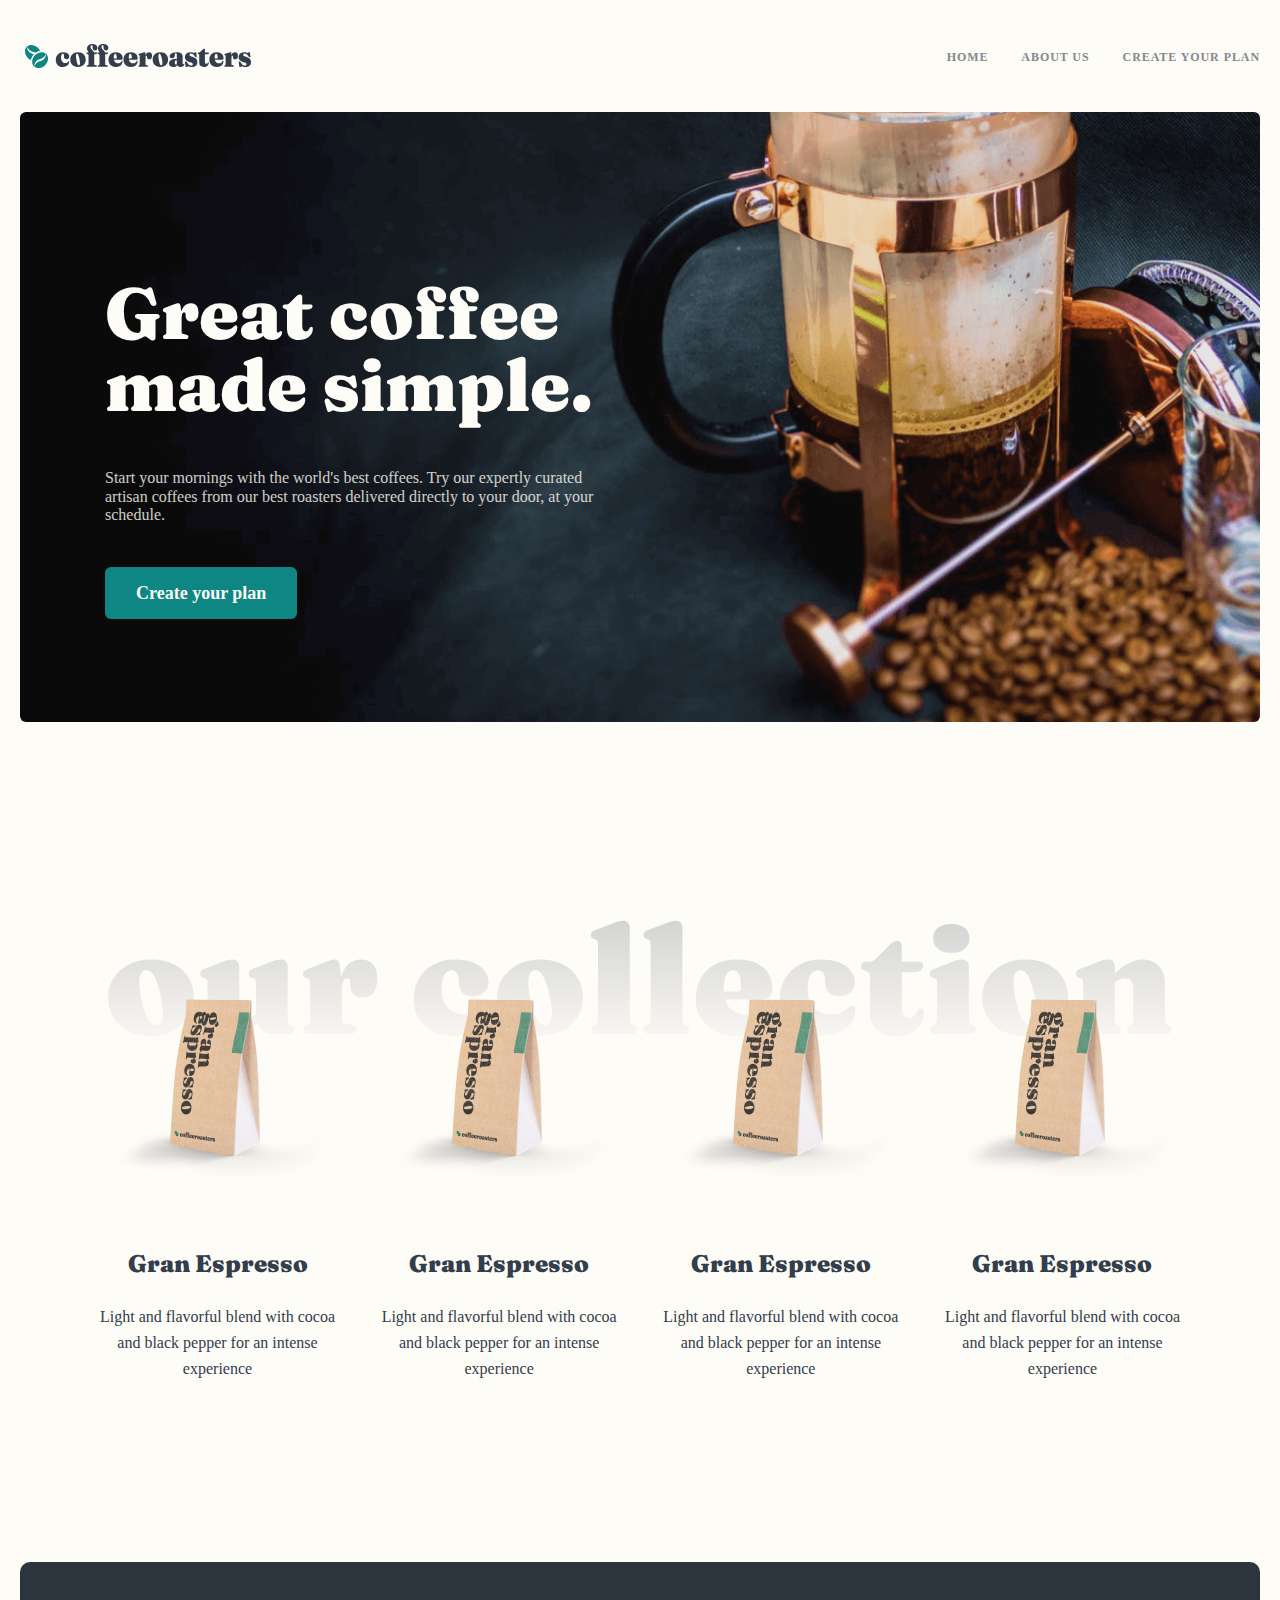
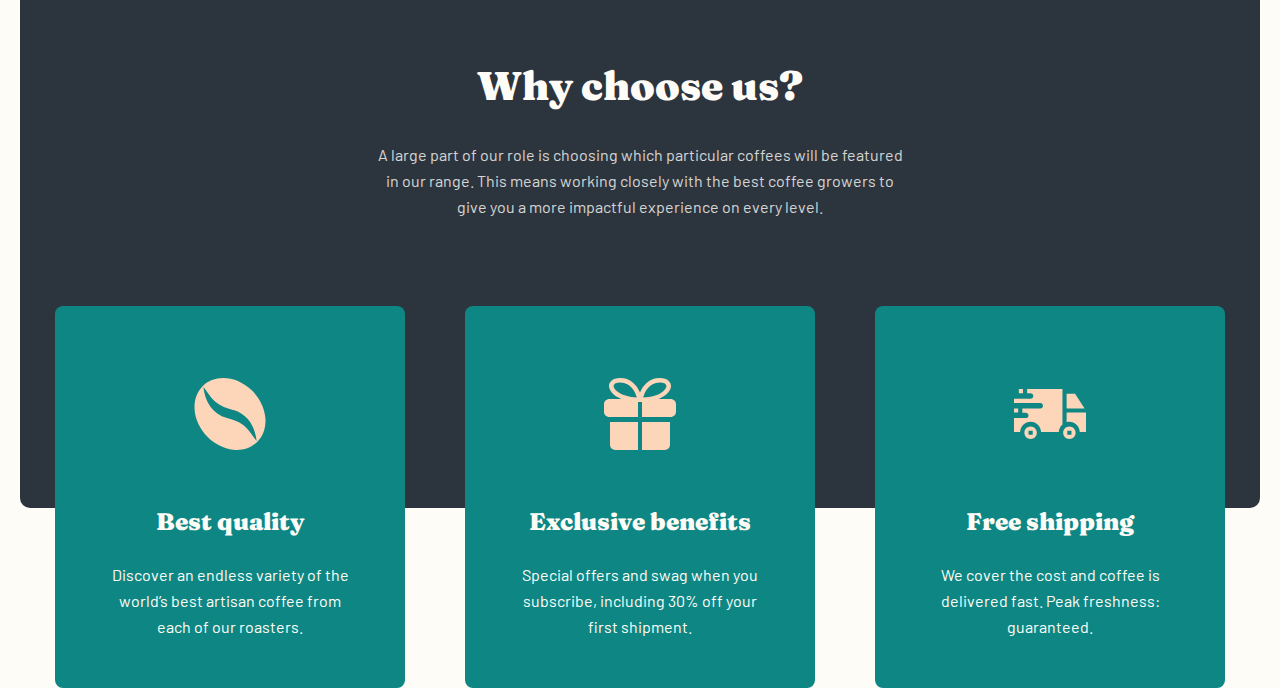
==== index.html @ aac3f022 "responsive" ====
<!DOCTYPE html>
<html lang="en">
<head>
    <meta charset="UTF-8">
    <meta http-equiv="X-UA-Compatible" content="IE=edge">
    <meta name="viewport" content="width=device-width, initial-scale=1.0">
    <link rel="preconnect" href="https://fonts.googleapis.com">
    <link rel="preconnect" href="https://fonts.gstatic.com" crossorigin>
    <link href="https://fonts.googleapis.com/css2?family=Barlow:wght@400;700&family=Fraunces:opsz,wght@9..144,900&display=swap" rel="stylesheet">
    <link rel="stylesheet" href="./css/main.css">
    <title>coffee</title>
</head>
<body>
    <header class="header">
        <div class="container header__container">
            <div class="header__wrapper">
                <a class="header__logo-link" href="index.html">
                    <img class="header__logo-img" src="./img/logo.svg" alt="logo">
                </a>

                <nav class="header__nav">
                        <ul class="header__list">
                            <li class="header__item">
                                <a class="header__nav-link" href="#">
                                    HOME
                                </a>
                            </li>

                            <li class="header__item">
                                <a class="header__nav-link" href="#">
                                    ABOUT US
                                </a>
                            </li>

                            <li class="header__item">
                                <a class="header__nav-link" href="#">
                                    Create your plan
                                </a>
                            </li>
                        </ul>
                </nav>

                <button class="header__btn">
                    <img class="header__icon header__icon--open" src="./img/burger.svg" alt="">
                    <img class="header__icon header__icon--close" src="./img/cross.svg" alt="">
                </button>
            </div>
        </div>
    </header>
    
    <main>
        <section class="hero">
            <div class="container">
                <div class="hero__container">
                    <div class="hero__wrapper">
                        <div class="hero__nothing-wrapper">
                            <h1 class="hero__heading hero-heading--similaritiess">Great coffee made simple.</h1>
                            
                            <p class="hero__text text--similaritiess">Start your mornings with the world's best coffees. Try our expertly curated artisan coffees from our best roasters delivered directly to your door, at your schedule.</p>
                            
                            <a href="./index.html" class="hero__link link--button">Create your plan</a>
                        </div>
                    </div>
                </div>
            </div>
        </section>
       

        <section class="her0"> 
            <div class="container her0__container">
                <div class="her0__wrapper">
                    <ul class="her0__list">
                        <li class="her0__item">
                            <img class="her0__img" src="./img/coffee1.png" alt="" srcset="./img/coffee1.png 1x, ./img/coffee1@2x.png 2x">

                            <div class="her0__inner-wrapper">
                                <h3 class="her0__heading">Gran Espresso</h3>

                                <p class="her0__text">
                                    Light and flavorful blend with cocoa and black pepper for an intense experience
                                </p>
                            </div>
                        </li>
                        <li class="her0__item">
                            <img class="her0__img" src="./img/coffee1.png" alt="" srcset="./img/coffee1.png 1x, ./img/coffee1@2x.png 2x">

                            <div class="her0__inner-wrapper">
                                <h3 class="her0__heading">Gran Espresso</h3>

                                <p class="her0__text">
                                    Light and flavorful blend with cocoa and black pepper for an intense experience
                                </p>
                            </div>
                        </li>
                        <li class="her0__item">
                            <img class="her0__img" src="./img/coffee1.png" alt="" srcset="./img/coffee1.png 1x, ./img/coffee1@2x.png 2x">

                            <div class="her0__inner-wrapper">
                                <h3 class="her0__heading">Gran Espresso</h3>

                                <p class="her0__text">
                                    Light and flavorful blend with cocoa and black pepper for an intense experience
                                </p>
                            </div>
                        </li>
                        <li class="her0__item">
                            <img class="her0__img" src="./img/coffee1.png" alt="" srcset="./img/coffee1.png 1x, ./img/coffee1@2x.png 2x">

                            <div class="her0__inner-wrapper">
                                <h3 class="her0__heading">Gran Espresso</h3>

                                <p class="her0__text">
                                    Light and flavorful blend with cocoa and black pepper for an intense experience
                                </p>
                            </div>
                        </li>
                    </ul>
                </div>
            </div>
        </section>  
        
       
        
        <section>
            <div class="container">
                <div class="why__wrapper">
                    <div class="text__wrapper">
                        <h2 class="why__heading">Why choose us?</h2>
                        
                        <p class="why__text ">A large part of our role is choosing which particular coffees will be featured in our range. This means working closely with the best coffee growers to give you a more impactful experience on every level.</p>
                    </div>
                    
                    <ul class="why__list">
                        <li class="why__items">
                            <div class="shape">
                                <img src="./img/Shape.svg" alt="coffee" class="why__images" width="72" height="72">
                                <div class="why__media">
                                <h3 class="items__heading">Best quality</h3>
                                <p class="combined">Discover an endless variety of the world’s best artisan coffee from each of our roasters.</p>
                            </div>
                            </div>
                        </li>
                        
                        <li class="why__items">
                            <div class="shape">
                                <img src="./img/Combined.svg" alt="coffee" class="why__images" width="72" height="72">
                                <div class="why__media">
                                <h3 class="items__heading">Exclusive benefits</h3>
                                <p class="combined">Special offers and swag when you subscribe, including 30% off your first shipment.</p>
                            </div>
                            </div>
                        </li>
                        
                        <li class="why__items">
                            <div class="shape">
                                <img src="./img/Combined_Shape.svg" alt="coffee" class="why__images" width="72" height="72">
                                <div class="why__media">
                                <h3 class="items__heading">Free shipping</h3>
                                <p class="combined">We cover the cost and coffee is delivered fast. Peak freshness: guaranteed.</p>
                            </div>
                            </div>
                        </li>
                    </ul>
                </div>
            </div>
        </section>
    
        
    </main>
    


    <div class="modal modal--open"></div>

    <script src="./js/main.js"></script>
</body>
</html>
---- css/main.css ----
@font-face {
  font-family: 'Fraunces 9pt';
  font-style: normal;
  font-weight: 900;
  src: url("../fonts/fraunces-v24-latin-900.woff2") format("woff2"), url("../fonts/fraunces-v24-latin-900.woff") format("woff");
}

@font-face {
  font-family: 'Barlow';
  font-style: normal;
  font-weight: 400;
  src: url("../fonts/barlow-v12-latin-regular.woff2") format("woff2"), url("../fonts/barlow-v12-latin-regular.woff") format("woff");
}

* {
  -webkit-box-sizing: border-box;
          box-sizing: border-box;
}

body {
  font-size: 16px;
  margin: 0;
  padding: 0;
  background-color: #FEFCF7;
}

img {
  vertical-align: middle;
}

ul, ol {
  margin: 0;
  padding: 0;
  list-style-type: none;
}

h1, h2, h3, h4, h5, h6, p {
  margin: 0;
}

a {
  text-decoration: none;
}

body {
  font-size: 16px;
  margin: 0;
  padding: 0;
  background-color: #FEFCF7;
}

.container {
  max-width: 1320px;
  margin: 0 auto;
  padding-right: 20px;
  padding-left: 20px;
}

.header {
  padding: 43px 0;
}

@media only screen and (max-width: 800px) {
  .header__container {
    padding: 0 40px;
  }
}

@media only screen and (max-width: 600px) {
  .header__container {
    padding: 0 24px;
  }
}

.header__wrapper {
  display: -webkit-box;
  display: -ms-flexbox;
  display: flex;
  -webkit-box-align: center;
      -ms-flex-align: center;
          align-items: center;
  -webkit-box-pack: justify;
      -ms-flex-pack: justify;
          justify-content: space-between;
}

.header__logo-img {
  width: 236px;
  height: 26px;
  -o-object-fit: contain;
     object-fit: contain;
}

@media only screen and (max-width: 400px) {
  .header__logo-img {
    width: 163px;
    height: 18px;
  }
}

.header__list {
  display: -webkit-box;
  display: -ms-flexbox;
  display: flex;
  -webkit-box-align: center;
      -ms-flex-align: center;
          align-items: center;
}

.header__item + .header__item {
  margin-left: 33px;
}

.header__nav-link {
  text-transform: uppercase;
  font-weight: 700;
  font-size: 12px;
  line-height: 15px;
  /* identical to box height, or 125% */
  letter-spacing: 0.923077px;
  text-transform: uppercase;
  color: #83888F;
}

.header__nav-link:hover {
  color: #333D4B;
}

.header__btn {
  border: none;
  outline: none;
  background: none;
  cursor: pointer;
  display: none;
}

.header__icon {
  width: 16px;
  height: 15px;
  -o-object-fit: contain;
     object-fit: contain;
}

.header__icon--close {
  display: none;
}

.header--open .header__nav {
  display: inline-block;
}

.header--open .header__icon--open {
  display: none;
}

.header--open .header__icon--close {
  display: inline-block;
}

@media only screen and (max-width: 600px) {
  .header {
    position: relative;
  }
  .header__nav {
    display: none;
    position: absolute;
    top: 100%;
    left: 0;
    width: 100%;
    height: calc(100vh - 113px);
    background: -webkit-gradient(linear, left top, left bottom, from(white), color-stop(55.94%, rgba(254, 252, 247, 0.829)));
    background: linear-gradient(180deg, white 0%, rgba(254, 252, 247, 0.829) 55.94%);
  }
  .header__list {
    -webkit-box-orient: vertical;
    -webkit-box-direction: normal;
        -ms-flex-direction: column;
            flex-direction: column;
    padding-top: 40px;
  }
  .header__item + .header__item {
    margin: 0;
    margin-top: 32px;
  }
  .header__nav-link {
    font-family: 'Fraunces';
    font-weight: 900;
    font-size: 24px;
    line-height: 32px;
    text-align: center;
    color: #333D4B;
  }
  .header__btn {
    display: -webkit-box;
    display: -ms-flexbox;
    display: flex;
    -webkit-box-align: center;
        -ms-flex-align: center;
            align-items: center;
    -webkit-box-pack: center;
        -ms-flex-pack: center;
            justify-content: center;
  }
}

/*! normalize.css v8.0.1 | MIT License | github.com/necolas/normalize.css */
/* Document
   ========================================================================== */
/**
 * 1. Correct the line height in all browsers.
 * 2. Prevent adjustments of font size after orientation changes in iOS.
 */
html {
  line-height: 1.15;
  /* 1 */
  -webkit-text-size-adjust: 100%;
  /* 2 */
}

/* Sections
   ========================================================================== */
/**
 * Remove the margin in all browsers.
 */
body {
  margin: 0;
}

/**
 * Render the `main` element consistently in IE.
 */
main {
  display: block;
}

/**
 * Correct the font size and margin on `h1` elements within `section` and
 * `article` contexts in Chrome, Firefox, and Safari.
 */
h1 {
  font-size: 2em;
  margin: 0.67em 0;
}

/* Grouping content
   ========================================================================== */
/**
 * 1. Add the correct box sizing in Firefox.
 * 2. Show the overflow in Edge and IE.
 */
hr {
  -webkit-box-sizing: content-box;
          box-sizing: content-box;
  /* 1 */
  height: 0;
  /* 1 */
  overflow: visible;
  /* 2 */
}

/**
 * 1. Correct the inheritance and scaling of font size in all browsers.
 * 2. Correct the odd `em` font sizing in all browsers.
 */
pre {
  font-family: monospace, monospace;
  /* 1 */
  font-size: 1em;
  /* 2 */
}

/* Text-level semantics
   ========================================================================== */
/**
 * Remove the gray background on active links in IE 10.
 */
a {
  background-color: transparent;
}

/**
 * 1. Remove the bottom border in Chrome 57-
 * 2. Add the correct text decoration in Chrome, Edge, IE, Opera, and Safari.
 */
abbr[title] {
  border-bottom: none;
  /* 1 */
  text-decoration: underline;
  /* 2 */
  -webkit-text-decoration: underline dotted;
          text-decoration: underline dotted;
  /* 2 */
}

/**
 * Add the correct font weight in Chrome, Edge, and Safari.
 */
b,
strong {
  font-weight: bolder;
}

/**
 * 1. Correct the inheritance and scaling of font size in all browsers.
 * 2. Correct the odd `em` font sizing in all browsers.
 */
code,
kbd,
samp {
  font-family: monospace, monospace;
  /* 1 */
  font-size: 1em;
  /* 2 */
}

/**
 * Add the correct font size in all browsers.
 */
small {
  font-size: 80%;
}

/**
 * Prevent `sub` and `sup` elements from affecting the line height in
 * all browsers.
 */
sub,
sup {
  font-size: 75%;
  line-height: 0;
  position: relative;
  vertical-align: baseline;
}

sub {
  bottom: -0.25em;
}

sup {
  top: -0.5em;
}

/* Embedded content
   ========================================================================== */
/**
 * Remove the border on images inside links in IE 10.
 */
img {
  border-style: none;
}

/* Forms
   ========================================================================== */
/**
 * 1. Change the font styles in all browsers.
 * 2. Remove the margin in Firefox and Safari.
 */
button,
input,
optgroup,
select,
textarea {
  font-family: inherit;
  /* 1 */
  font-size: 100%;
  /* 1 */
  line-height: 1.15;
  /* 1 */
  margin: 0;
  /* 2 */
}

/**
 * Show the overflow in IE.
 * 1. Show the overflow in Edge.
 */
button,
input {
  /* 1 */
  overflow: visible;
}

/**
 * Remove the inheritance of text transform in Edge, Firefox, and IE.
 * 1. Remove the inheritance of text transform in Firefox.
 */
button,
select {
  /* 1 */
  text-transform: none;
}

/**
 * Correct the inability to style clickable types in iOS and Safari.
 */
button,
[type="button"],
[type="reset"],
[type="submit"] {
  -webkit-appearance: button;
}

/**
 * Remove the inner border and padding in Firefox.
 */
button::-moz-focus-inner,
[type="button"]::-moz-focus-inner,
[type="reset"]::-moz-focus-inner,
[type="submit"]::-moz-focus-inner {
  border-style: none;
  padding: 0;
}

/**
 * Restore the focus styles unset by the previous rule.
 */
button:-moz-focusring,
[type="button"]:-moz-focusring,
[type="reset"]:-moz-focusring,
[type="submit"]:-moz-focusring {
  outline: 1px dotted ButtonText;
}

/**
 * Correct the padding in Firefox.
 */
fieldset {
  padding: 0.35em 0.75em 0.625em;
}

/**
 * 1. Correct the text wrapping in Edge and IE.
 * 2. Correct the color inheritance from `fieldset` elements in IE.
 * 3. Remove the padding so developers are not caught out when they zero out
 *    `fieldset` elements in all browsers.
 */
legend {
  -webkit-box-sizing: border-box;
          box-sizing: border-box;
  /* 1 */
  color: inherit;
  /* 2 */
  display: table;
  /* 1 */
  max-width: 100%;
  /* 1 */
  padding: 0;
  /* 3 */
  white-space: normal;
  /* 1 */
}

/**
 * Add the correct vertical alignment in Chrome, Firefox, and Opera.
 */
progress {
  vertical-align: baseline;
}

/**
 * Remove the default vertical scrollbar in IE 10+.
 */
textarea {
  overflow: auto;
}

/**
 * 1. Add the correct box sizing in IE 10.
 * 2. Remove the padding in IE 10.
 */
[type="checkbox"],
[type="radio"] {
  -webkit-box-sizing: border-box;
          box-sizing: border-box;
  /* 1 */
  padding: 0;
  /* 2 */
}

/**
 * Correct the cursor style of increment and decrement buttons in Chrome.
 */
[type="number"]::-webkit-inner-spin-button,
[type="number"]::-webkit-outer-spin-button {
  height: auto;
}

/**
 * 1. Correct the odd appearance in Chrome and Safari.
 * 2. Correct the outline style in Safari.
 */
[type="search"] {
  -webkit-appearance: textfield;
  /* 1 */
  outline-offset: -2px;
  /* 2 */
}

/**
 * Remove the inner padding in Chrome and Safari on macOS.
 */
[type="search"]::-webkit-search-decoration {
  -webkit-appearance: none;
}

/**
 * 1. Correct the inability to style clickable types in iOS and Safari.
 * 2. Change font properties to `inherit` in Safari.
 */
::-webkit-file-upload-button {
  -webkit-appearance: button;
  /* 1 */
  font: inherit;
  /* 2 */
}

/* Interactive
   ========================================================================== */
/*
 * Add the correct display in Edge, IE 10+, and Firefox.
 */
details {
  display: block;
}

/*
 * Add the correct display in all browsers.
 */
summary {
  display: list-item;
}

/* Misc
   ========================================================================== */
/**
 * Add the correct display in IE 10+.
 */
template {
  display: none;
}

/**
 * Add the correct display in IE 10.
 */
[hidden] {
  display: none;
}

.heading--similarities {
  font-weight: 900;
  font-size: 40px;
  line-height: 48px;
}

.heading-nd-similarities {
  font-size: 24px;
  line-height: 32px;
}

.nav-list {
  display: -webkit-box;
  display: -ms-flexbox;
  display: flex;
  -webkit-box-align: center;
      -ms-flex-align: center;
          align-items: center;
}

.nav-items:not(:last-child) {
  margin-right: 33px;
}

.nav-link {
  font-family: 'Barlow';
  font-style: normal;
  font-weight: 700;
  font-size: 12px;
  line-height: 15px;
  letter-spacing: 0.923077px;
  text-transform: uppercase;
  color: #83888F;
}

.link--button {
  font-style: normal;
  font-weight: 900;
  font-size: 18px;
  line-height: 25px;
  text-align: center;
  color: #FEFCF7;
  padding: 16px 31px;
  background: #0E8784;
  border-radius: 6px;
}

.link--button:hover {
  background-color: #66D2CF;
}

.link--button:active {
  background-color: #E2DEDB;
}

.footer--similarities {
  display: -webkit-box;
  display: -ms-flexbox;
  display: flex;
  -webkit-box-align: center;
      -ms-flex-align: center;
          align-items: center;
}

.something--tricky {
  display: -webkit-box;
  display: -ms-flexbox;
  display: flex;
  -webkit-box-pack: justify;
      -ms-flex-pack: justify;
          justify-content: space-between;
  padding: 0 85px;
}

.twrapper--tricky {
  max-width: 540px;
}

.heading--alone {
  margin-top: 90px;
  margin-bottom: 32px;
}

.visually-hidden {
  position: absolute;
  width: 1px;
  height: 1px;
  margin: -1px;
  padding: 0;
  overflow: hidden;
  border: 0;
  clip: rect(0 0 0 0);
}

.container {
  max-width: 1320px;
  margin-left: auto;
  margin-right: auto;
  padding-left: 20px;
  padding-right: 20px;
}

.header {
  padding: 43px 0;
}

@media only screen and (max-width: 800px) {
  .header__container {
    padding: 0 40px;
  }
}

@media only screen and (max-width: 600px) {
  .header__container {
    padding: 0 24px;
  }
}

.header__wrapper {
  display: -webkit-box;
  display: -ms-flexbox;
  display: flex;
  -webkit-box-align: center;
      -ms-flex-align: center;
          align-items: center;
  -webkit-box-pack: justify;
      -ms-flex-pack: justify;
          justify-content: space-between;
}

.header__logo-img {
  width: 236px;
  height: 26px;
  -o-object-fit: contain;
     object-fit: contain;
}

@media only screen and (max-width: 400px) {
  .header__logo-img {
    width: 163px;
    height: 18px;
  }
}

.header__list {
  display: -webkit-box;
  display: -ms-flexbox;
  display: flex;
  -webkit-box-align: center;
      -ms-flex-align: center;
          align-items: center;
}

.header__item + .header__item {
  margin-left: 33px;
}

.header__nav-link {
  text-transform: uppercase;
  font-weight: 700;
  font-size: 12px;
  line-height: 15px;
  /* identical to box height, or 125% */
  letter-spacing: 0.923077px;
  text-transform: uppercase;
  color: #83888F;
}

.header__nav-link:hover {
  color: #333D4B;
}

.header__btn {
  border: none;
  outline: none;
  background: none;
  cursor: pointer;
  display: none;
}

.header__icon {
  width: 16px;
  height: 15px;
  -o-object-fit: contain;
     object-fit: contain;
}

.header__icon--close {
  display: none;
}

.header--open .header__nav {
  display: inline-block;
}

.header--open .header__icon--open {
  display: none;
}

.header--open .header__icon--close {
  display: inline-block;
}

@media only screen and (max-width: 600px) {
  .header {
    position: relative;
  }
  .header__nav {
    display: none;
    position: absolute;
    top: 100%;
    left: 0;
    width: 100%;
    height: calc(100vh - 113px);
    background: -webkit-gradient(linear, left top, left bottom, from(white), color-stop(55.94%, rgba(254, 252, 247, 0.507)));
    background: linear-gradient(180deg, white 0%, rgba(254, 252, 247, 0.507) 55.94%);
  }
  .header__list {
    -webkit-box-orient: vertical;
    -webkit-box-direction: normal;
        -ms-flex-direction: column;
            flex-direction: column;
    padding-top: 40px;
  }
  .header__item + .header__item {
    margin: 0;
    margin-top: 32px;
  }
  .header__nav-link {
    font-family: 'Fraunces';
    font-weight: 900;
    font-size: 24px;
    line-height: 32px;
    text-align: center;
    color: #333D4B;
  }
  .header__btn {
    display: -webkit-box;
    display: -ms-flexbox;
    display: flex;
    -webkit-box-align: center;
        -ms-flex-align: center;
            align-items: center;
    -webkit-box-pack: center;
        -ms-flex-pack: center;
            justify-content: center;
  }
}

.footer {
  width: 1280px;
  margin: 0 auto;
  background: #2C343E;
  height: 120px;
  margin-top: 320px;
}

.container__footer {
  display: -webkit-box;
  display: -ms-flexbox;
  display: flex;
  -webkit-box-pack: justify;
      -ms-flex-pack: justify;
          justify-content: space-between;
  -webkit-box-align: center;
      -ms-flex-align: center;
          align-items: center;
  position: absolute;
  margin-top: 47px;
  margin-bottom: 47px;
}

.logo__footer {
  margin-left: 85px;
}

.footer__list {
  display: -webkit-box;
  display: -ms-flexbox;
  display: flex;
  -webkit-box-align: center;
      -ms-flex-align: center;
          align-items: center;
  margin-left: 103px;
}

.heade__link-right {
  margin-right: 24px;
}

.footer__right {
  margin-left: 350px;
}

.header__link {
  margin: 0;
}

.header__list {
  display: -webkit-box;
  display: -ms-flexbox;
  display: flex;
  -webkit-box-align: center;
      -ms-flex-align: center;
          align-items: center;
}

.list__item:not(:last-child) {
  margin-right: 33px;
}

.item__link {
  font-family: 'Barlow';
  font-style: normal;
  font-weight: 700;
  font-size: 12px;
  line-height: 15px;
  letter-spacing: 0.923077px;
  text-transform: uppercase;
  color: #83888F;
}

.hero {
  margin-bottom: 136px;
}

.hero__container {
  background-image: url(../../img/background_hero.png);
  background-size: cover;
  background-position: center;
  background-repeat: no-repeat;
  border-radius: 6px;
}

.hero__wrapper {
  display: -webkit-box;
  display: -ms-flexbox;
  display: flex;
  -webkit-box-orient: vertical;
  -webkit-box-direction: normal;
      -ms-flex-direction: column;
          flex-direction: column;
  max-width: 493px;
  margin-left: 85px;
}

.hero__nothing-wrapper {
  margin-top: 117px;
  margin-bottom: 116px;
}

.hero__text {
  color: #FEFCF7;
  mix-blend-mode: normal;
  opacity: 0.8;
  margin-bottom: 56px;
}

.hero__heading {
  font-family: 'Fraunces 9pt';
  font-style: normal;
  font-weight: 900;
  font-size: 72px;
  line-height: 72px;
  color: #FEFCF7;
}

.hero .hero-heading--similarities {
  font-size: 72px;
  line-height: 72px;
  color: #FEFCF7;
  margin-bottom: 32px;
}

.hero .text--similarities {
  font-family: 'Barlow';
  font-style: normal;
  font-weight: 400;
  font-size: 16px;
  line-height: 26px;
}

@media only screen and (max-width: 900px) {
  .container {
    padding-right: 40px;
    padding-left: 40px;
  }
  .hero__nothing-wrapper {
    max-width: 398px;
    margin: 104px 0;
  }
  .hero__wrapper {
    margin-left: 58px;
  }
  .hero__text {
    color: #FEFCF7;
    mix-blend-mode: normal;
    opacity: 0.8;
    margin-bottom: 56px;
  }
  .hero__heading {
    font-size: 48px;
    line-height: 48px;
  }
}

@media only screen and (max-width: 500px) {
  .container {
    padding-right: 24px;
    padding-left: 24px;
  }
  .hero__nothing-wrapper {
    display: -webkit-box;
    display: -ms-flexbox;
    display: flex;
    -webkit-box-orient: vertical;
    -webkit-box-direction: normal;
        -ms-flex-direction: column;
            flex-direction: column;
    -webkit-box-align: center;
        -ms-flex-align: center;
            align-items: center;
    max-width: 327px;
    height: 500px;
    margin: 90px 0;
  }
  .hero__wrapper {
    margin-left: 46px;
  }
  .hero__text {
    color: #FEFCF7;
    mix-blend-mode: normal;
    opacity: 0.8;
    font-family: 'Barlow';
    font-style: normal;
    font-weight: 400;
    font-size: 16px;
    line-height: 26px;
    text-align: center;
  }
  .hero__heading {
    font-family: 'Fraunces 9pt';
    font-style: normal;
    font-weight: 900;
    text-align: center;
    font-size: 40px;
    line-height: 40px;
    color: #FEFCF7;
    margin-bottom: 32px;
    margin-top: 100px;
  }
  .hero__link {
    font-family: 'Fraunces 9pt';
    font-style: normal;
    font-weight: 900;
  }
  .hero-heading--similarities {
    font-size: 40px;
    line-height: 40px;
    color: #FEFCF7;
    margin-bottom: 32px;
  }
  .text--similarities {
    font-family: 'Barlow';
    font-style: normal;
    font-weight: 400;
    font-size: 16px;
    line-height: 26px;
  }
}

.hero-heading--similarities {
  font-size: 72px;
  line-height: 72px;
  color: #FEFCF7;
  margin-bottom: 32px;
}

.text--similarities {
  font-family: 'Barlow';
  font-style: normal;
  font-weight: 400;
  font-size: 16px;
  line-height: 26px;
}

.link-button {
  font-style: normal;
  font-weight: 900;
  font-size: 18px;
  line-height: 25px;
  text-align: center;
  color: #FEFCF7;
  padding: 16px 31px;
  background: #0E8784;
  border-radius: 6px;
}

.link--button:hover {
  background-color: #66D2CF;
}

.link--button:active {
  background-color: #E2DEDB;
}

.collaction {
  background-image: url(./../img/collaction.png);
  background-repeat: no-repeat;
  background-position: calc(50% - -1px) calc(50% - 164px);
  margin-bottom: 200px;
}

.collaction__wrapper {
  padding-top: 126px;
}

.container__list {
  display: -webkit-box;
  display: -ms-flexbox;
  display: flex;
  -webkit-box-pack: center;
      -ms-flex-pack: center;
          justify-content: center;
  -ms-flex-wrap: wrap;
      flex-wrap: wrap;
}

.container__items {
  width: 255px;
}

.collection__items:not(:last-child) {
  margin-right: 30px;
}

.collection__images {
  width: 255px;
  height: 193px;
  margin-bottom: 71px;
}

.container__heading {
  font-family: 'Fraunces 9pt';
  font-style: normal;
  font-weight: 900;
  font-size: 24px;
  line-height: 32px;
  text-align: center;
  color: #333D4B;
  margin-bottom: 24px;
}

.container__text {
  font-family: 'Barlow';
  font-style: normal;
  font-weight: 400;
  font-size: 16px;
  line-height: 26px;
  text-align: center;
  color: #333D4B;
}

.her0__container {
  max-width: 1150px;
}

.her0__wrapper {
  background-image: url("./../img/bg.svg");
  background-repeat: no-repeat;
  background-size: contain;
  background-position: top;
  padding-top: 126px;
  margin-bottom: 180px;
}

.her0__list {
  display: -webkit-box;
  display: -ms-flexbox;
  display: flex;
  -webkit-box-pack: justify;
      -ms-flex-pack: justify;
          justify-content: space-between;
  -ms-flex-wrap: wrap;
      flex-wrap: wrap;
}

.her0__item {
  max-width: 255px;
  margin: 0 5px;
}

.her0__img {
  margin-bottom: 71px;
}

.her0__inner-wrapper {
  display: -webkit-box;
  display: -ms-flexbox;
  display: flex;
  -webkit-box-orient: vertical;
  -webkit-box-direction: normal;
      -ms-flex-direction: column;
          flex-direction: column;
  -webkit-box-align: center;
      -ms-flex-align: center;
          align-items: center;
  text-align: center;
}

.her0__heading {
  font-family: 'Fraunces';
  font-weight: 900;
  font-size: 24px;
  line-height: 32px;
  color: #333D4B;
  margin-bottom: 24px;
}

.her0__text {
  line-height: 26px;
  text-align: center;
  color: #333D4B;
}

@media only screen and (max-width: 1100px) {
  .her0__container {
    max-width: 1150px;
  }
  .her0__list {
    -webkit-box-orient: vertical;
    -webkit-box-direction: normal;
        -ms-flex-direction: column;
            flex-direction: column;
    width: 100%;
  }
  .her0__item {
    display: -webkit-box;
    display: -ms-flexbox;
    display: flex;
    max-width: 100%;
    -webkit-box-align: center;
        -ms-flex-align: center;
            align-items: center;
    -webkit-box-pack: justify;
        -ms-flex-pack: justify;
            justify-content: space-between;
  }
  .her0__item + .her0__item {
    margin-top: 32px;
  }
  .her0__img {
    margin: 0;
  }
  .her0__inner-wrapper {
    -webkit-box-align: start;
        -ms-flex-align: start;
            align-items: flex-start;
  }
  .her0__heading {
    font-family: 'Fraunces';
    font-weight: 900;
    font-size: 24px;
    line-height: 32px;
    color: #333D4B;
    margin-bottom: 24px;
  }
  .her0__text {
    text-align: left;
  }
}

@media only screen and (max-width: 500px) {
  .her0__container {
    max-width: 1150px;
  }
  .her0__list {
    width: 100%;
  }
  .her0__item {
    -webkit-box-orient: vertical;
    -webkit-box-direction: normal;
        -ms-flex-direction: column;
            flex-direction: column;
  }
  .her0__item + .her0__item {
    margin-top: 32px;
  }
  .her0__img {
    margin: 0;
  }
  .her0__inner-wrapper {
    -webkit-box-align: center;
        -ms-flex-align: center;
            align-items: center;
    max-width: 282px;
  }
  .her0__heading {
    font-family: 'Fraunces';
    font-weight: 900;
    font-size: 24px;
    line-height: 32px;
    color: #333D4B;
    margin-bottom: 24px;
  }
  .her0__text {
    text-align: center;
  }
}

.why__wrapper {
  display: -webkit-box;
  display: -ms-flexbox;
  display: flex;
  -webkit-box-orient: vertical;
  -webkit-box-direction: normal;
      -ms-flex-direction: column;
          flex-direction: column;
  -webkit-box-align: center;
      -ms-flex-align: center;
          align-items: center;
  background: #2C343E;
  border-radius: 10px;
  height: 546px;
}

.text__wrapper {
  width: 540px;
}

.why__heading {
  font-family: 'Fraunces 9pt';
  font-style: normal;
  font-weight: 900;
  font-size: 40px;
  line-height: 48px;
  text-align: center;
  color: #FEFCF7;
  margin-top: 100px;
  margin-bottom: 32px;
}

.why__text {
  opacity: 0.8;
  margin-bottom: 86px;
  font-family: 'Barlow';
  font-style: normal;
  font-weight: 400;
  font-size: 16px;
  line-height: 26px;
  /* or 162% */
  text-align: center;
  color: #FEFCF7;
  mix-blend-mode: normal;
  opacity: 0.8;
}

.combined {
  font-family: 'Barlow';
  font-style: normal;
  font-weight: 400;
  font-size: 16px;
  line-height: 26px;
  text-align: center;
  color: #FEFCF7;
  mix-blend-mode: normal;
}

.why__list {
  margin-bottom: 72px;
  display: -webkit-box;
  display: -ms-flexbox;
  display: flex;
  -webkit-box-align: center;
      -ms-flex-align: center;
          align-items: center;
  bottom: 0;
  -webkit-transform: translate(0, 0);
          transform: translate(0, 0);
}

.why__items {
  margin-left: 30px;
  margin-right: 30px;
  width: 350px;
  background: #0E8784;
  border-radius: 8px;
}

.shape {
  display: -webkit-box;
  display: -ms-flexbox;
  display: flex;
  -webkit-box-orient: vertical;
  -webkit-box-direction: normal;
      -ms-flex-direction: column;
          flex-direction: column;
  -webkit-box-align: center;
      -ms-flex-align: center;
          align-items: center;
  padding: 72px 48px 48px 48px;
}

.why__images {
  width: 72px;
  height: 72px;
  margin-bottom: 56px;
}

.items__heading {
  font-family: 'Fraunces 9pt';
  font-style: normal;
  font-weight: 900;
  font-size: 24px;
  line-height: 32px;
  text-align: center;
  color: #FEFCF7;
  margin-bottom: 24px;
}

@media only screen and (max-width: 800px) {
  .container {
    max-width: 800px;
  }
  .why__wrapper {
    display: -webkit-box;
    display: -ms-flexbox;
    display: flex;
    -webkit-box-orient: vertical;
    -webkit-box-direction: normal;
        -ms-flex-direction: column;
            flex-direction: column;
    -webkit-box-align: center;
        -ms-flex-align: center;
            align-items: center;
    background: #2C343E;
    border-radius: 10px;
    width: 688px;
    height: 573px;
  }
  .text__wrapper {
    width: 540px;
    height: 149px;
  }
  .why__heading {
    font-family: 'Fraunces 9pt';
    font-style: normal;
    font-weight: 900;
    font-size: 32px;
    line-height: 48px;
    /* identical to box height, or 150% */
    text-align: center;
    color: #FEFCF7;
    text-align: center;
    color: #FEFCF7;
    margin-top: 100px;
    margin-bottom: 32px;
  }
  .why__text {
    font-family: 'Barlow';
    font-style: normal;
    font-weight: 400;
    font-size: 15px;
    line-height: 25px;
    /* or 167% */
    text-align: center;
    color: #FEFCF7;
    mix-blend-mode: normal;
    opacity: 0.8;
    margin-bottom: 86px;
  }
  .combined {
    font-family: 'Barlow';
    font-style: normal;
    font-weight: 400;
    font-size: 16px;
    line-height: 26px;
    text-align: left;
    color: #FEFCF7;
    mix-blend-mode: normal;
    width: 344px;
    height: 50px;
  }
  .why__list {
    margin-top: 150px;
    margin-bottom: 72px;
    display: inline;
    bottom: 0;
    -webkit-transform: translate(0, 0);
            transform: translate(0, 0);
  }
  .why__items {
    margin-bottom: 24px;
    width: 573px;
    height: 180px;
    background: #0E8784;
    border-radius: 8px;
  }
  .shape {
    display: inline;
    text-align: left;
    padding: 70px 41px 41px 48px;
  }
  .why__images {
    width: 55px;
    height: 56px;
    margin-left: 50px;
    margin-top: 62px;
  }
  .items__heading {
    margin-top: -141px;
    font-family: 'Fraunces 9pt';
    font-style: normal;
    font-weight: 900;
    font-size: 24px;
    line-height: 32px;
    text-align: left;
    color: #FEFCF7;
    margin-bottom: 24px;
  }
  .why__media {
    display: -webkit-box;
    display: -ms-flexbox;
    display: flex;
    -webkit-box-orient: vertical;
    -webkit-box-direction: normal;
        -ms-flex-direction: column;
            flex-direction: column;
    margin-left: 200px;
    text-align: left;
  }
}

@media only screen and (max-width: 500px) {
  .container {
    max-width: 500px;
  }
  .why__wrapper {
    display: -webkit-box;
    display: -ms-flexbox;
    display: flex;
    -webkit-box-orient: vertical;
    -webkit-box-direction: normal;
        -ms-flex-direction: column;
            flex-direction: column;
    -webkit-box-align: center;
        -ms-flex-align: center;
            align-items: center;
    background: #2C343E;
    border-radius: 10px;
    width: 327px;
    height: 902px;
  }
  .text__wrapper {
    width: 279px;
    height: 177px;
  }
  .why__heading {
    font-family: 'Fraunces 9pt';
    font-style: normal;
    font-weight: 900;
    font-size: 28px;
    line-height: 28px;
    /* identical to box height, or 150% */
    text-align: center;
    color: #FEFCF7;
    text-align: center;
    color: #FEFCF7;
    margin-top: 64px;
    margin-bottom: 32px;
  }
  .why__text {
    font-family: 'Barlow';
    font-style: normal;
    font-weight: 400;
    font-size: 15px;
    line-height: 25px;
    /* or 167% */
    text-align: center;
    color: #FEFCF7;
    mix-blend-mode: normal;
    opacity: 0.8;
    margin-bottom: 86px;
  }
  .combined {
    font-family: 'Barlow';
    font-style: normal;
    font-weight: 400;
    font-size: 16px;
    line-height: 26px;
    text-align: left;
    color: #FEFCF7;
    mix-blend-mode: normal;
    width: 212px;
    height: 75px;
    text-align: center;
    margin-left: -30px;
  }
  .why__list {
    margin-top: 150px;
    margin-bottom: 72px;
    display: inline;
    bottom: 0;
    -webkit-transform: translate(0, 0);
            transform: translate(0, 0);
  }
  .why__items {
    margin-bottom: 24px;
    width: 279px;
    height: 382px;
    background: #0E8784;
    border-radius: 8px;
  }
  .why__images {
    margin-top: 46px;
    width: 71px;
    height: 72px;
    margin-left: 50px;
  }
  .items__heading {
    font-family: 'Fraunces 9pt';
    font-style: normal;
    font-weight: 900;
    font-size: 24px;
    line-height: 32px;
    color: #FEFCF7;
    width: 255px;
    height: 32px;
    -webkit-box-align: center;
        -ms-flex-align: center;
            align-items: center;
    margin-left: 40px;
  }
  .why__media {
    width: 155px;
    height: 131px;
    -webkit-box-align: center;
        -ms-flex-align: center;
            align-items: center;
    margin-left: 80px;
    margin-top: 110px;
  }
}

/*new steps */
.new__steps {
  width: 1280px;
  height: 653px;
  background: #2C343E;
  border-radius: 10px;
}

.next__steps {
  margin-left: 20px;
  margin-bottom: 320px;
}

.steps__inne-heading {
  font-family: 'Fraunces 9pt';
  font-style: normal;
  font-weight: 900;
  font-size: 32px;
  line-height: 36px;
  color: #FEFCF7;
  margin-bottom: 38px;
}

.steps__d {
  color: #FEFCF7;
}

.next__item {
  margin-top: 105px;
}

.steps__l {
  margin-left: 85px;
}

/* steps */
.steps {
  margin-top: 380px;
  margin-left: 120px;
  margin-bottom: 320px;
}

.steps__heading {
  font-weight: 900;
  font-size: 24px;
  line-height: 32px;
  color: #83888F;
  margin: 0;
  margin-bottom: 80px;
}

.steps__list {
  display: -webkit-box;
  display: -ms-flexbox;
  display: flex;
  -webkit-box-align: start;
      -ms-flex-align: start;
          align-items: flex-start;
}

.steps__item {
  position: relative;
  padding-top: 98px;
  max-width: 380px;
  width: 100%;
}

.steps__item::before {
  content: "";
  position: absolute;
  top: 0;
  left: 0;
  display: inline-block;
  width: 31px;
  height: 31px;
  background: #FEFCF7;
  border: 2px solid #0E8784;
  border-radius: 50%;
  z-index: 5;
}

.next__item::before {
  background: #2C343E;
}

.steps__item::after {
  content: "";
  position: absolute;
  top: 0;
  left: 0;
  display: inline-block;
  width: 100%;
  height: 2px;
  background: #FDD6BA;
  -webkit-transform: translate(0, calc(31px / 2));
          transform: translate(0, calc(31px / 2));
}

.steps__item:last-child::after {
  display: none;
}

.steps__item-wrapper {
  max-width: 285px;
}

.steps__numeric {
  font-weight: 900;
  font-size: 72px;
  line-height: 72px;
  color: #FDD6BA;
  margin: 0;
  margin-bottom: 38px;
}

.steps__inner-heading {
  font-size: 32px;
  line-height: 36px;
  color: #333D4B;
  margin: 0;
  margin-bottom: 42px;
  width: 255px;
  height: 72px;
}

.steps__descriction {
  font-family: "Roboto";
  width: 285px;
  height: 130px;
}

/* nimaligi esmda yoq*/
/* N E X T */
.our {
  margin-top: -70px;
  display: -webkit-box;
  display: -ms-flexbox;
  display: flex;
  -webkit-box-pack: center;
      -ms-flex-pack: center;
          justify-content: center;
}

.our__container {
  display: -webkit-box;
  display: -ms-flexbox;
  display: flex;
  -webkit-box-align: center;
      -ms-flex-align: center;
          align-items: center;
}

.our__list {
  margin-left: 125px;
}

.commit {
  font-family: 'Fraunces 9pt';
  font-style: normal;
  font-weight: 900;
  font-size: 40px;
  line-height: 48px;
  /* identical to box height, or 120% */
  color: #333D4B;
}

.commit__text {
  font-family: 'Barlow';
  font-style: normal;
  font-weight: 400;
  font-size: 16px;
  line-height: 26px;
  /* or 162% */
  color: #333D4B;
  mix-blend-mode: normal;
  opacity: 0.8;
  width: 540px;
  height: 260px;
  margin-top: 32px;
}

@media only screen and (max-width: 800px) {
  .container {
    max-width: 800px;
  }
  .steps {
    margin-top: 380px;
    margin-left: 120px;
    margin-bottom: 320px;
    max-width: 689px;
    height: 622px;
  }
  .steps__heading {
    font-weight: 900;
    font-size: 24px;
    line-height: 32px;
    color: #83888F;
    margin: 0;
    margin-bottom: 80px;
  }
  .steps__list {
    display: -webkit-box;
    display: -ms-flexbox;
    display: flex;
    -webkit-box-align: start;
        -ms-flex-align: start;
            align-items: flex-start;
  }
  .steps__item {
    position: relative;
    padding-top: 98px;
    max-width: 380px;
    width: 100%;
  }
  .steps__item::before {
    content: "";
    position: absolute;
    top: 0;
    left: 0;
    display: inline-block;
    width: 31px;
    height: 31px;
    background: #FEFCF7;
    border: 2px solid #0E8784;
    border-radius: 50%;
    z-index: 5;
  }
  .next__item::before {
    background: #2C343E;
  }
  .steps__item::after {
    content: "";
    position: absolute;
    top: 0;
    left: 0;
    display: inline-block;
    width: 100%;
    height: 2px;
    background: #FDD6BA;
    -webkit-transform: translate(0, calc(31px / 2));
            transform: translate(0, calc(31px / 2));
  }
  .steps__item:last-child::after {
    display: none;
  }
  .steps__item-wrapper {
    max-width: 285px;
  }
  .steps__numeric {
    font-weight: 900;
    font-size: 72px;
    line-height: 72px;
    color: #FDD6BA;
    margin: 0;
    margin-bottom: 38px;
  }
  .steps__inner-heading {
    font-size: 32px;
    line-height: 36px;
    color: #333D4B;
    margin: 0;
    margin-bottom: 42px;
    width: 255px;
    height: 72px;
  }
  .steps__descriction {
    font-family: "Roboto";
    width: 285px;
    height: 130px;
  }
}

@media only screen and (max-width: 500px) {
  .container {
    max-width: 500px;
  }
  .steps {
    margin-top: 700px;
    margin-left: 120px;
    margin-bottom: 320px;
  }
  .steps__heading {
    font-weight: 900;
    font-size: 24px;
    line-height: 32px;
    color: #83888F;
    margin: 0;
    margin-bottom: 80px;
  }
  .steps__list {
    display: -webkit-box;
    display: -ms-flexbox;
    display: flex;
    -webkit-box-align: start;
        -ms-flex-align: start;
            align-items: flex-start;
  }
  .steps__item {
    position: relative;
    padding-top: 98px;
    max-width: 380px;
    width: 100%;
  }
  .steps__item::before {
    content: "";
    position: absolute;
    top: 0;
    left: 0;
    display: inline-block;
    width: 31px;
    height: 31px;
    background: #FEFCF7;
    border: 2px solid #0E8784;
    border-radius: 50%;
    z-index: 5;
  }
  .next__item::before {
    background: #2C343E;
  }
  .steps__item::after {
    content: "";
    position: absolute;
    top: 0;
    left: 0;
    display: inline-block;
    width: 100%;
    height: 2px;
    background: #FDD6BA;
    -webkit-transform: translate(0, calc(31px / 2));
            transform: translate(0, calc(31px / 2));
  }
  .steps__item:last-child::after {
    display: none;
  }
  .steps__item-wrapper {
    max-width: 285px;
  }
  .steps__numeric {
    font-weight: 900;
    font-size: 72px;
    line-height: 72px;
    color: #FDD6BA;
    margin: 0;
    margin-bottom: 38px;
  }
  .steps__inner-heading {
    font-size: 32px;
    line-height: 36px;
    color: #333D4B;
    margin: 0;
    margin-bottom: 42px;
    width: 255px;
    height: 72px;
  }
  .steps__descriction {
    font-family: "Roboto";
    width: 285px;
    height: 130px;
  }
}

/*quality*/
.quality {
  margin-top: 170px;
  width: 1280px;
  height: 484px;
  background: #2C343E;
  border-radius: 10px;
}

.quality__wrapper {
  margin-left: 85px;
  margin-bottom: 100px;
}

.quality__heading {
  width: 540px;
  height: 210px;
  padding: 100px 85px 0 0;
}

.quality__head {
  font-family: 'Fraunces 9pt';
  font-style: normal;
  font-weight: 900;
  font-size: 40px;
  line-height: 48px;
  color: #FEFCF7;
  top: 100px;
}

.quality__text {
  margin-top: 32px;
  font-family: 'Barlow';
  font-style: normal;
  font-weight: 400;
  font-size: 16px;
  line-height: 26px;
  color: #FEFCF7;
  mix-blend-mode: normal;
  opacity: 0.8;
  width: 540px;
  height: 130px;
}

.quality__img {
  bottom: 0;
  -webkit-transform: translate(155%, -64%);
          transform: translate(155%, -64%);
}

/* map */
.maps {
  margin-left: 85px;
  margin-top: 168px;
  margin-bottom: 168px;
}

.maps__heading {
  font-family: 'Fraunces 9pt';
  font-style: normal;
  font-weight: 900;
  font-size: 24px;
  line-height: 32px;
  /* identical to box height, or 133% */
  color: #83888F;
  margin-bottom: 72px;
}

.map__list {
  display: -webkit-box;
  display: -ms-flexbox;
  display: flex;
}

.map__items {
  margin-right: 118px;
}

.map__images {
  margin-bottom: 46px;
}

.items__heading-map {
  font-family: 'Fraunces 9pt';
  font-style: normal;
  font-weight: 900;
  font-size: 32px;
  line-height: 36px;
  color: #333D4B;
  margin-bottom: 25px;
}

.map__text {
  font-family: 'Barlow';
  font-style: normal;
  font-weight: 400;
  font-size: 16px;
  line-height: 26px;
  color: #333D4B;
  width: 285px;
  height: 107px;
}

.preferences {
  margin-bottom: 264px;
}

.preferences__wrapper {
  display: -webkit-box;
  display: -ms-flexbox;
  display: flex;
  -webkit-box-align: start;
      -ms-flex-align: start;
          align-items: flex-start;
  color: #333D4B;
}

.preferences__list-ordered {
  margin-right: 125px;
}

.preferences__item {
  display: -webkit-box;
  display: -ms-flexbox;
  display: flex;
  -webkit-box-align: center;
      -ms-flex-align: center;
          align-items: center;
  padding: 24px 0;
}

.preferences__item:first-child {
  padding-top: 0;
}

.preferences__item:last-child {
  padding-bottom: 0;
}

.preferences__item:not(:last-child) {
  -webkit-box-shadow: 0 1px #83888F;
          box-shadow: 0 1px #83888F;
}

.preferences__link-driver {
  font-size: 24px;
  line-height: 32px;
  color: #333D4B;
  opacity: 0.6;
}

.preferences__link-driver::before {
  content: "01";
  display: inline-block;
  padding-right: 28px;
}

.preferences__link-driver:hover {
  opacity: 0.8;
}

.preferences__link-driver:active {
  opacity: 1;
}

.preferences__link-driver-link--nd::before {
  content: "02";
}

.preferences__link-driver-link--rd::before {
  content: "03";
}

.preferences__link-driver-link--rth::before {
  content: "04";
}

.preferences__link-driver-link--fth::before {
  content: "05";
}

.preferences__wrapper-left {
  display: -webkit-box;
  display: -ms-flexbox;
  display: flex;
  -webkit-box-orient: vertical;
  -webkit-box-direction: normal;
      -ms-flex-direction: column;
          flex-direction: column;
}

.preferences__heading {
  color: #83888F;
  margin-bottom: 56px;
}

.preferences__list-option {
  display: -webkit-box;
  display: -ms-flexbox;
  display: flex;
  -webkit-box-align: center;
      -ms-flex-align: center;
          align-items: center;
  margin-bottom: 88px;
}

.preferences__item-option {
  width: 228px;
  background-color: #F4F1EB;
  color: #333D4B;
  border-radius: 8px;
}

.preferences__item-option:not(:last-child) {
  margin-right: 23px;
}

.preferences__item-option:hover {
  background-color: #FDD6BA;
}

.preferences__wrapper-annoying {
  padding: 32px 28px 88px 28px;
}

.preferences__input-inner:checked + .preferences__wrapper-annoying {
  color: #FEFCF7;
  background-color: #0E8784;
  border-radius: 8px;
}

.preferences__input-inner {
  display: none;
}

.preferences__heading-item {
  width: 175px;
  margin-bottom: 24px;
}

.preferences__list-order {
  display: -webkit-box;
  display: -ms-flexbox;
  display: flex;
  -webkit-box-orient: vertical;
  -webkit-box-direction: normal;
      -ms-flex-direction: column;
          flex-direction: column;
  background-color: #2C343E;
  padding: 27px 64px;
  margin-bottom: 40px;
}

.preferences__text-total {
  text-transform: uppercase;
  color: #ffffff;
  opacity: 0.5;
}

.preferences__text-info {
  width: 602px;
  font-size: 24px;
  line-height: 40px;
  color: #FFFFFF;
}

.preferences__link-overlooked {
  -ms-flex-item-align: end;
      align-self: flex-end;
  border: none;
}
/*# sourceMappingURL=main.css.map */
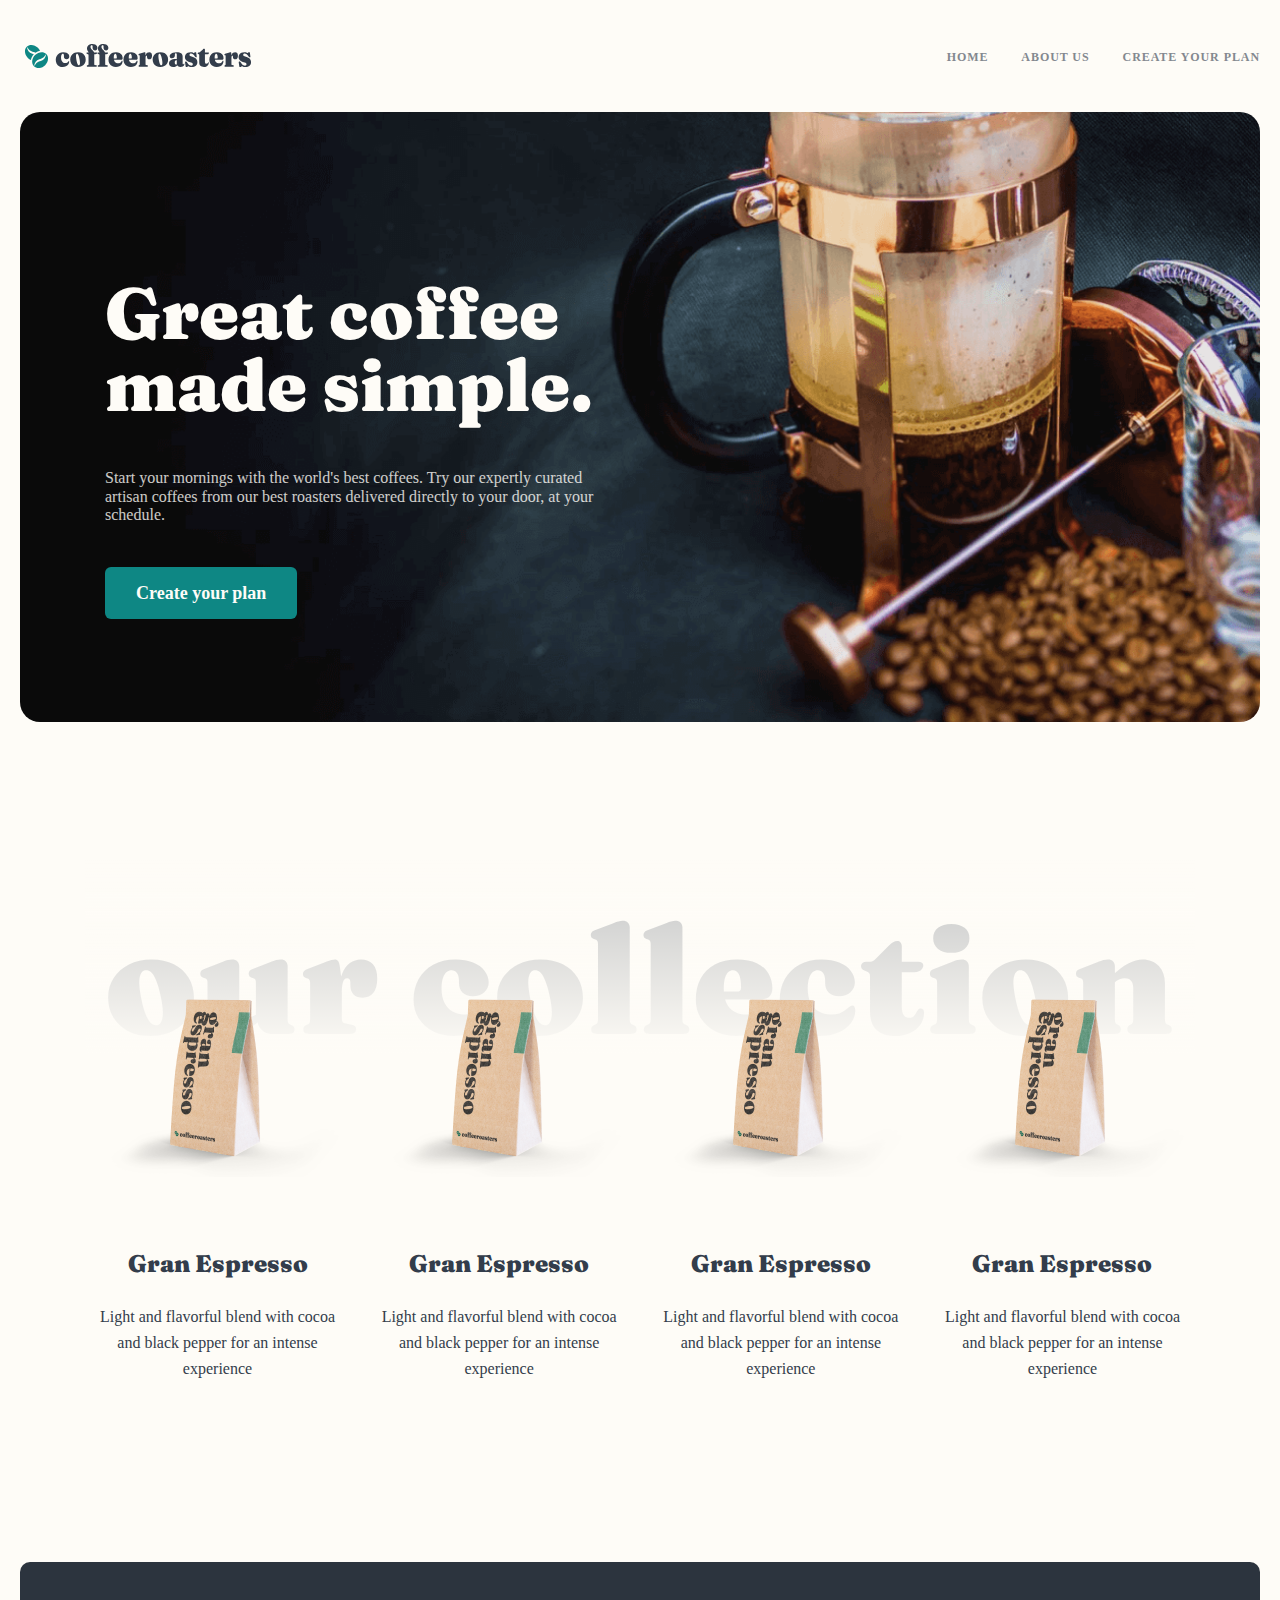
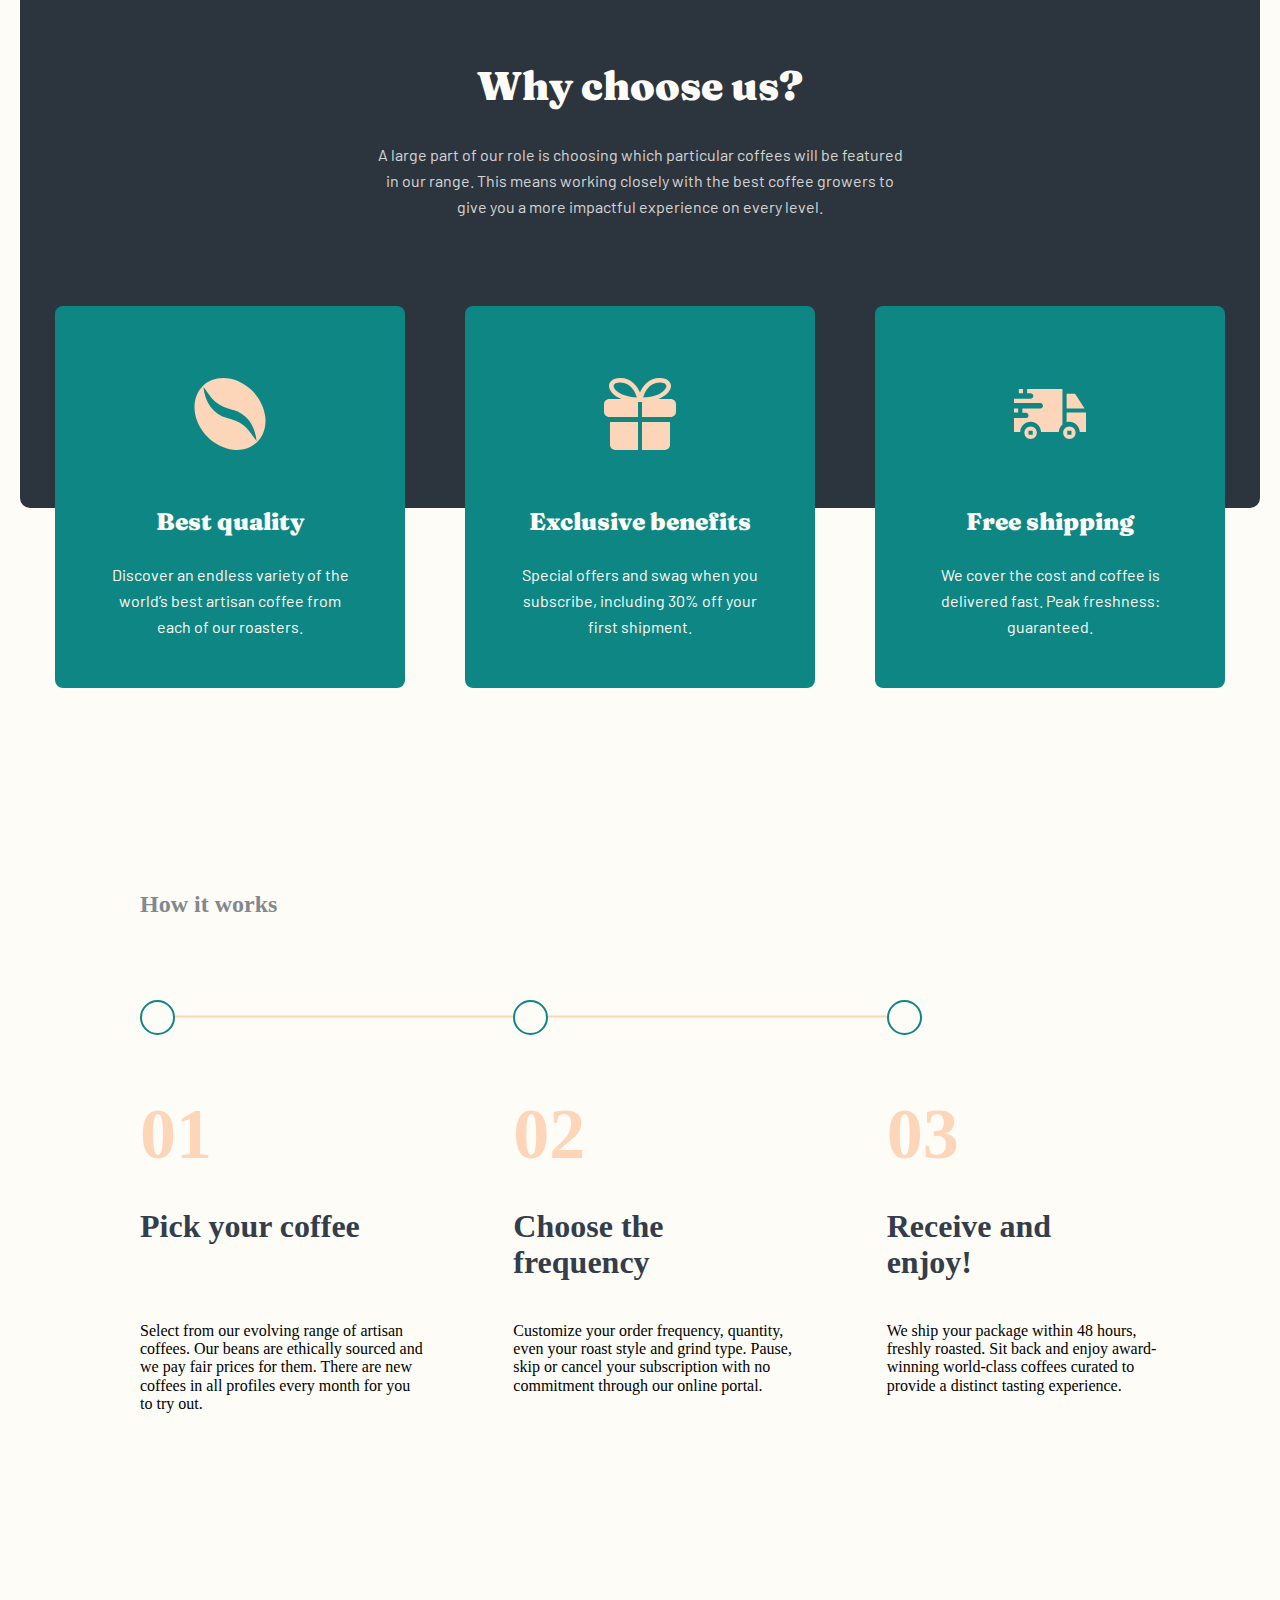
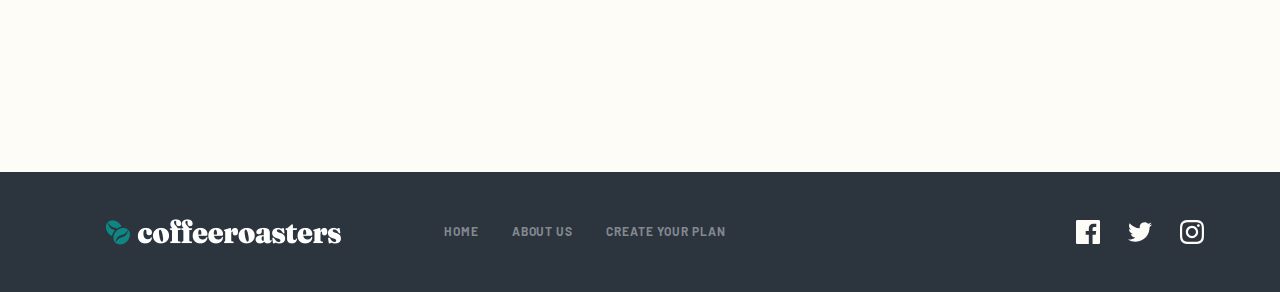
==== commit a60bfb22: "hali kamciligi bor" ====
--- a/index.html
+++ b/index.html
@@ -164,10 +164,82 @@
                 </div>
             </div>
         </section>
-    
+        <section class="steps">
+            <div class="container steps__container">
+                <div class="steps__wrapper">
+                    <h2 class="steps__heading">How it works</h2>
+
+                    <ul class="steps__list">
+                        <li class="steps__item">
+                            <div class="steps__item-wrapper">
+                                <p class="steps__numeric">01</p>
+
+                                <h3 class="steps__inner-heading">Pick your  coffee</h3>
+
+                                <p class="steps__descriction">Select from our evolving range of artisan coffees. Our beans are ethically sourced and we pay fair prices for them. There are new coffees in all profiles every month for you to try out.</p>
+                            </div>
+                        </li>
+                        <li class="steps__item">
+                            <div class="steps__item-wrapper">
+                                <p class="steps__numeric">02</p>
+
+                                <h3 class="steps__inner-heading">Choose the frequency</h3>
+
+                                <p class="steps__descriction">Customize your order frequency, quantity, even your roast style and grind type. Pause, skip or cancel your subscription with no commitment through our online portal.</p>
+                            </div>
+                        </li>
+                        <li class="steps__item">
+                            <div class="steps__item-wrapper">
+                                <p class="steps__numeric">03</p>
+
+                                <h3 class="steps__inner-heading">Receive and enjoy!</h3>
+
+                                <p class="steps__descriction">We ship your package within 48 hours, freshly roasted. Sit back and enjoy award-winning world-class coffees curated to provide a distinct tasting experience.</p>
+                            </div>
+                        </li>
+                    </ul>
+                    <a href="./index.html" class="steps__link link--button">Create your plan</a>
+                </div>
+            </div>
+        </section>
         
     </main>
     
+    <footer class="footer">
+        <div class="container">
+            <div class="container__footer">
+                <a class="header__link" href="./index_2.html">
+                    <img class="logo__footer" src="./img/footer.png" alt="logo__coffee" width="236" height="26">
+                </a>
+                <ul class="footer__list">
+                    <li class="list__item">
+                        <a class="item__link" href="./index_2.html">HOME</a>
+                    </li>
+                    <li class="list__item">
+                        <a class="item__link" href="./index_2.html">ABOUT US</a>
+                    </li>
+                    <li class="list__item">
+                        <a class="item__link" href="./index_2.html">CREATE YOUR PLAN</a>
+                    </li>
+                </ul>
+                <div class="footer__right">
+                    <ul class="footer__right-list">
+                    <li class="item__list">
+                    <a class="heade__link-right" href="./index_2.html">
+                        <img class="footer__img" src="./img/fezbuk.svg" alt="footer link" width="24" height="24">
+                    </a>
+                    <a class="heade__link-right" href="./index_2.html">
+                        <img class="footer__img" src="./img/tvitr.svg" alt="footer link" width="24" height="24">
+                    </a>
+                    <a class="heade__link-right" href="./index_2.html">
+                        <img class="footer__img" src="./img/insta.svg" alt="footer link" width="24" height="24">
+                    </a>
+                    </li>
+                    </ul>
+                </div>
+            </div>
+        </div>
+    </footer>
 
 
     <div class="modal modal--open"></div>
--- a/css/main.css
+++ b/css/main.css
@@ -868,6 +868,145 @@
   color: #83888F;
 }
 
+@media only screen and (max-width: 1100px) {
+  .container {
+    max-width: 1100px;
+  }
+  .footer {
+    width: 1280px;
+    margin: 0 auto;
+    background: #2C343E;
+    height: 120px;
+    margin-top: 320px;
+  }
+  .container__footer {
+    display: -webkit-box;
+    display: -ms-flexbox;
+    display: flex;
+    -webkit-box-pack: justify;
+        -ms-flex-pack: justify;
+            justify-content: space-between;
+    -webkit-box-align: center;
+        -ms-flex-align: center;
+            align-items: center;
+    position: absolute;
+    margin-top: 47px;
+    margin-bottom: 47px;
+  }
+  .logo__footer {
+    margin-left: 85px;
+  }
+  .footer__list {
+    display: -webkit-box;
+    display: -ms-flexbox;
+    display: flex;
+    -webkit-box-align: center;
+        -ms-flex-align: center;
+            align-items: center;
+    margin-left: 103px;
+  }
+  .heade__link-right {
+    margin-right: 24px;
+  }
+  .footer__right {
+    margin-left: 350px;
+  }
+  .header__link {
+    margin: 0;
+  }
+  .header__list {
+    display: -webkit-box;
+    display: -ms-flexbox;
+    display: flex;
+    -webkit-box-align: center;
+        -ms-flex-align: center;
+            align-items: center;
+  }
+  .list__item:not(:last-child) {
+    margin-right: 33px;
+  }
+  .item__link {
+    font-family: 'Barlow';
+    font-style: normal;
+    font-weight: 700;
+    font-size: 12px;
+    line-height: 15px;
+    letter-spacing: 0.923077px;
+    text-transform: uppercase;
+    color: #83888F;
+  }
+}
+
+@media only screen and (max-width: 500px) {
+  .container {
+    max-width: 500px;
+  }
+  .footer {
+    max-width: 327px;
+    margin: 0 auto;
+    background: #2C343E;
+    height: 346px;
+    margin-top: 1020px;
+  }
+  .container__footer {
+    display: -webkit-box;
+    display: -ms-flexbox;
+    display: flex;
+    -webkit-box-orient: vertical;
+    -webkit-box-direction: normal;
+        -ms-flex-direction: column;
+            flex-direction: column;
+    -webkit-box-align: center;
+        -ms-flex-align: center;
+            align-items: center;
+  }
+  .logo__footer {
+    width: 217px;
+    height: 24px;
+    margin: 0 auto;
+    margin-bottom: 50px;
+  }
+  .footer__list {
+    display: -webkit-box;
+    display: -ms-flexbox;
+    display: flex;
+    -webkit-box-orient: vertical;
+    -webkit-box-direction: normal;
+        -ms-flex-direction: column;
+            flex-direction: column;
+    -webkit-box-align: center;
+        -ms-flex-align: center;
+            align-items: center;
+    margin: 0 auto;
+  }
+  .heade__link-right {
+    display: -webkit-box;
+    display: -ms-flexbox;
+    display: flex;
+    -webkit-box-orient: vertical;
+    -webkit-box-direction: normal;
+        -ms-flex-direction: column;
+            flex-direction: column;
+    -webkit-box-align: center;
+        -ms-flex-align: center;
+            align-items: center;
+  }
+  .footer__right {
+    display: -webkit-inline-box;
+    display: -ms-inline-flexbox;
+    display: inline-flex;
+    background: red;
+    margin-left: 117px;
+    margin-top: 49px;
+  }
+  .list__item {
+    -webkit-box-align: center;
+        -ms-flex-align: center;
+            align-items: center;
+    margin-bottom: 24px;
+  }
+}
+
 .hero {
   margin-bottom: 136px;
 }
@@ -877,7 +1016,7 @@
   background-size: cover;
   background-position: center;
   background-repeat: no-repeat;
-  border-radius: 6px;
+  border-radius: 20px;
 }
 
 .hero__wrapper {
@@ -971,9 +1110,11 @@
     max-width: 327px;
     height: 500px;
     margin: 90px 0;
+    margin: 0 auto;
   }
   .hero__wrapper {
-    margin-left: 46px;
+    border-radius: 20px;
+    margin-left: 30px;
   }
   .hero__text {
     color: #FEFCF7;
@@ -1366,9 +1507,9 @@
   margin-bottom: 24px;
 }
 
-@media only screen and (max-width: 800px) {
+@media only screen and (max-width: 1100px) {
   .container {
-    max-width: 800px;
+    max-width: 900px;
   }
   .why__wrapper {
     display: -webkit-box;
@@ -1385,6 +1526,7 @@
     border-radius: 10px;
     width: 688px;
     height: 573px;
+    margin: 0 auto;
   }
   .text__wrapper {
     width: 540px;
@@ -1771,16 +1913,19 @@
   margin-top: 32px;
 }
 
-@media only screen and (max-width: 800px) {
+.steps__link {
+  display: none;
+}
+
+@media only screen and (max-width: 1100px) {
   .container {
-    max-width: 800px;
+    max-width: 1100px;
   }
   .steps {
-    margin-top: 380px;
-    margin-left: 120px;
-    margin-bottom: 320px;
     max-width: 689px;
     height: 622px;
+    margin: 0 auto;
+    margin-top: 380px;
   }
   .steps__heading {
     font-weight: 900;
@@ -1852,13 +1997,17 @@
     color: #333D4B;
     margin: 0;
     margin-bottom: 42px;
-    width: 255px;
+    width: 223px;
     height: 72px;
   }
   .steps__descriction {
     font-family: "Roboto";
-    width: 285px;
-    height: 130px;
+    width: 223px;
+    height: 154px;
+    margin-right: 20px;
+  }
+  .steps__link {
+    display: none;
   }
 }
 
@@ -1867,25 +2016,47 @@
     max-width: 500px;
   }
   .steps {
+    margin-bottom: 920px;
+    margin: 0 auto;
     margin-top: 700px;
-    margin-left: 120px;
-    margin-bottom: 320px;
+    max-width: 327px;
+    display: -webkit-box;
+    display: -ms-flexbox;
+    display: flex;
+    -webkit-box-orient: vertical;
+    -webkit-box-direction: normal;
+        -ms-flex-direction: column;
+            flex-direction: column;
+    -webkit-box-align: center;
+        -ms-flex-align: center;
+            align-items: center;
+  }
+  .steps__item-wrapper {
+    display: -webkit-box;
+    display: -ms-flexbox;
+    display: flex;
+    -webkit-box-orient: vertical;
+    -webkit-box-direction: normal;
+        -ms-flex-direction: column;
+            flex-direction: column;
+    -webkit-box-align: center;
+        -ms-flex-align: center;
+            align-items: center;
   }
   .steps__heading {
     font-weight: 900;
     font-size: 24px;
     line-height: 32px;
     color: #83888F;
-    margin: 0;
+    margin: 0 auto;
     margin-bottom: 80px;
+    text-align: center;
   }
   .steps__list {
-    display: -webkit-box;
-    display: -ms-flexbox;
-    display: flex;
-    -webkit-box-align: start;
-        -ms-flex-align: start;
-            align-items: flex-start;
+    display: inline;
+    -webkit-box-align: center;
+        -ms-flex-align: center;
+            align-items: center;
   }
   .steps__item {
     position: relative;
@@ -1905,8 +2076,10 @@
     border: 2px solid #0E8784;
     border-radius: 50%;
     z-index: 5;
+    display: none;
   }
   .next__item::before {
+    display: none;
     background: #2C343E;
   }
   .steps__item::after {
@@ -1920,12 +2093,14 @@
     background: #FDD6BA;
     -webkit-transform: translate(0, calc(31px / 2));
             transform: translate(0, calc(31px / 2));
+    display: none;
   }
   .steps__item:last-child::after {
     display: none;
   }
   .steps__item-wrapper {
     max-width: 285px;
+    margin: 0 auto;
   }
   .steps__numeric {
     font-weight: 900;
@@ -1936,18 +2111,33 @@
     margin-bottom: 38px;
   }
   .steps__inner-heading {
-    font-size: 32px;
-    line-height: 36px;
+    font-size: 28px;
+    line-height: 32px;
     color: #333D4B;
     margin: 0;
     margin-bottom: 42px;
-    width: 255px;
-    height: 72px;
+    width: 327px;
+    height: 32px;
+    text-align: center;
   }
   .steps__descriction {
     font-family: "Roboto";
-    width: 285px;
-    height: 130px;
+    width: 327px;
+    height: 100px;
+    margin-bottom: 80px;
+    text-align: center;
+  }
+  .steps__link {
+    display: -webkit-box;
+    display: -ms-flexbox;
+    display: flex;
+    -webkit-box-orient: vertical;
+    -webkit-box-direction: normal;
+        -ms-flex-direction: column;
+            flex-direction: column;
+    -webkit-box-align: center;
+        -ms-flex-align: center;
+            align-items: center;
   }
 }
 
